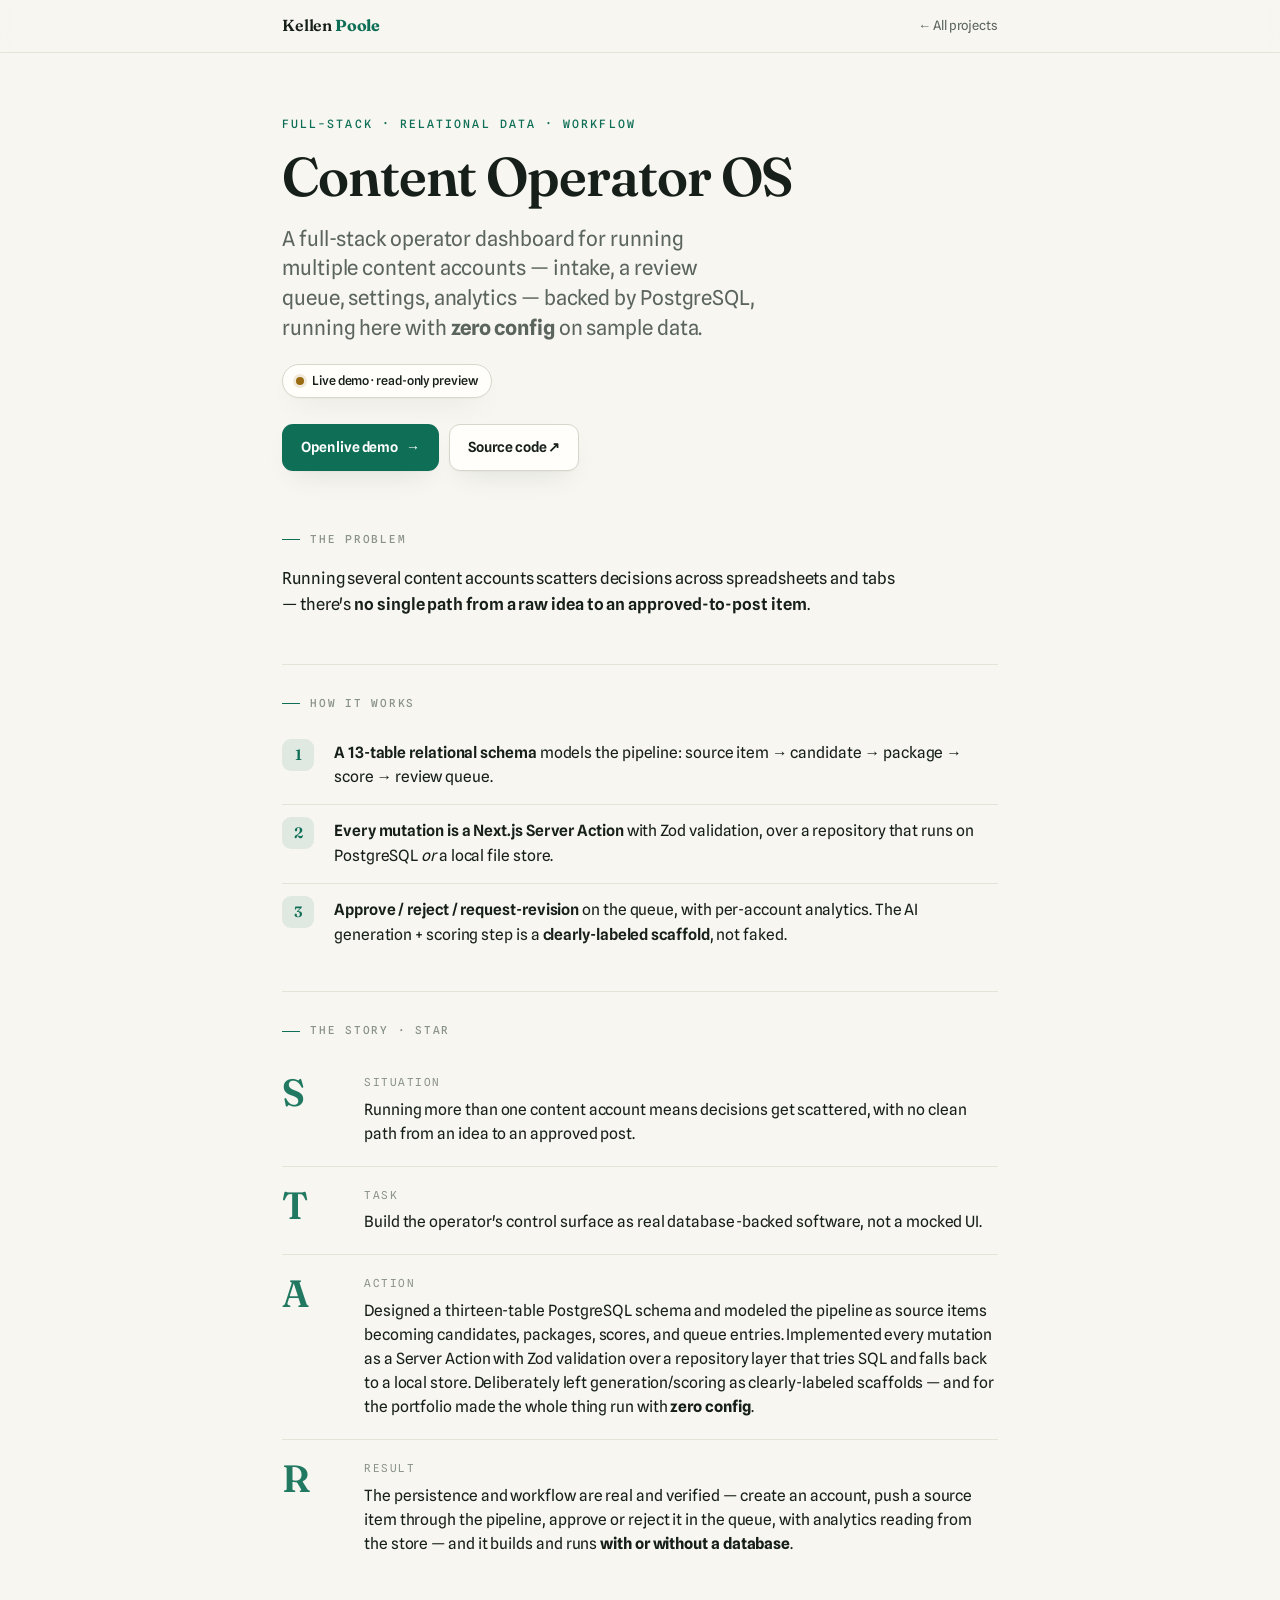
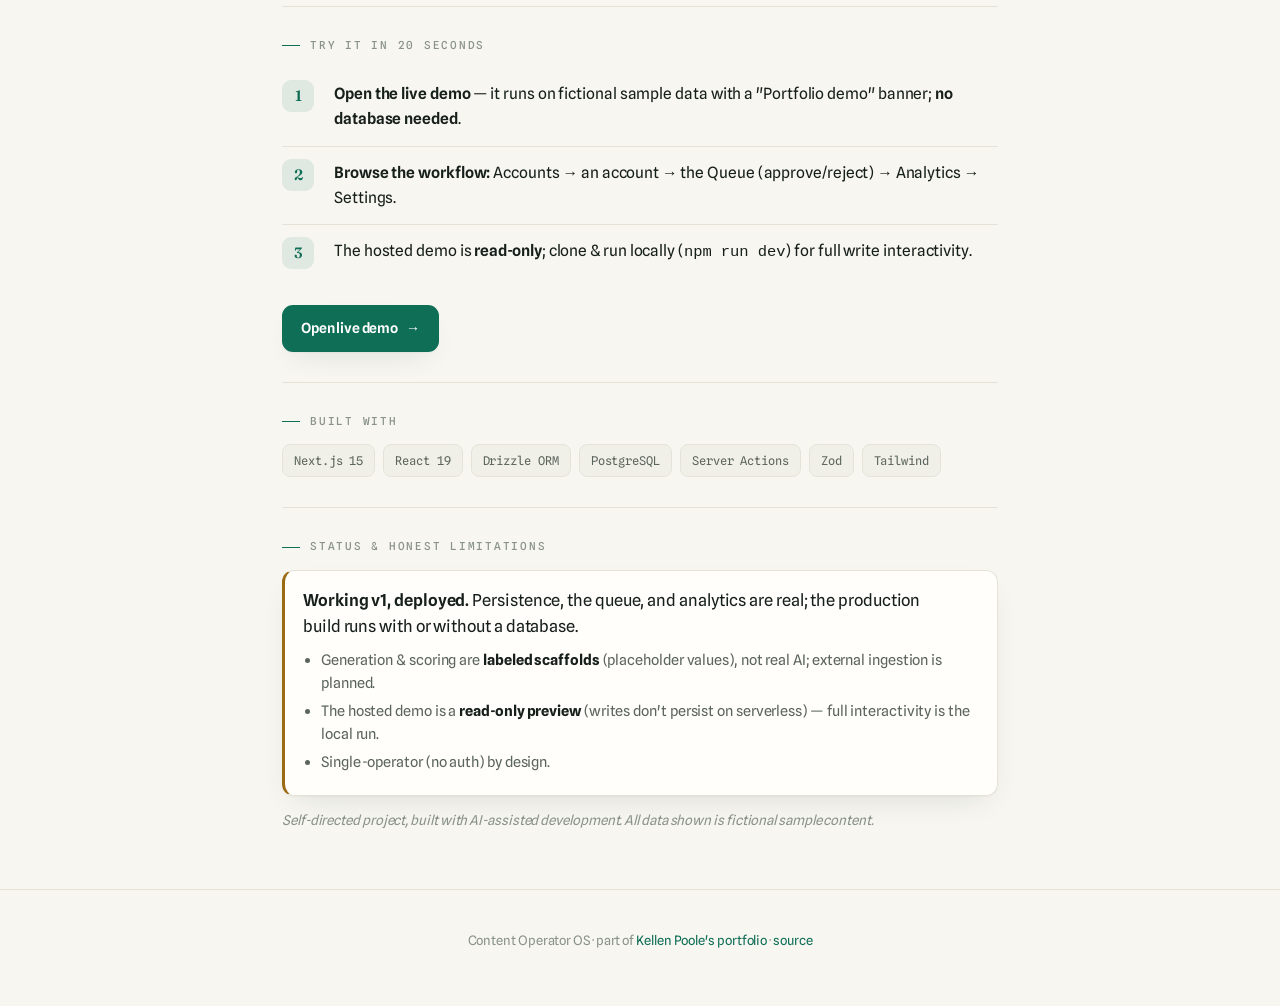
==== content-operator-os.html @ 7049b916 "Add editorial-tech case-study pages for every project + redesigned hub" ====
<!doctype html>
<html lang="en">
<head>
<meta charset="utf-8">
<meta name="viewport" content="width=device-width, initial-scale=1">
<meta name="theme-color" content="#0f6e56">
<title>Content Operator OS — case study · Kellen Poole</title>
<meta name="description" content="A full-stack Next.js + PostgreSQL operator dashboard with a zero-config demo. Problem, build, STAR, and how to try it.">
<link rel="preconnect" href="https://fonts.googleapis.com"><link rel="preconnect" href="https://fonts.gstatic.com" crossorigin>
<link href="https://fonts.googleapis.com/css2?family=Fraunces:opsz,wght@9..144,400;9..144,600&family=Spline+Sans:wght@400;500;600&family=Spline+Sans+Mono:wght@400;500&display=swap" rel="stylesheet">
<link rel="stylesheet" href="styles.css">
</head>
<body>
<div class="topbar"><div class="row">
  <a class="brand" href="/">Kellen <b>Poole</b></a>
  <a class="back" href="/">← All projects</a>
</div></div>

<div class="wrap">
  <header class="hero">
    <p class="eyebrow reveal">Full-stack · relational data · workflow</p>
    <h1 class="reveal">Content Operator OS</h1>
    <p class="lede reveal">A full-stack operator dashboard for running multiple content accounts — intake, a review queue, settings, analytics — backed by PostgreSQL, running here with <b>zero config</b> on sample data.</p>
    <div class="reveal"><span class="status amber"><span class="dot"></span> Live demo · read-only preview</span></div>
    <div class="actions reveal">
      <a class="btn btn-primary" href="https://content-operator-os-demo-kp.netlify.app" target="_blank" rel="noopener">Open live demo <span class="arr">→</span></a>
      <a class="btn btn-ghost" href="https://github.com/Thrashable/content-operator-os" target="_blank" rel="noopener">Source code ↗</a>
    </div>
  </header>

  <section>
    <p class="label">The problem</p>
    <p class="prose">Running several content accounts scatters decisions across spreadsheets and tabs — there's <b>no single path from a raw idea to an approved-to-post item</b>.</p>
  </section>

  <section>
    <p class="label">How it works</p>
    <ol class="steps">
      <li><b>A 13-table relational schema</b> models the pipeline: source item → candidate → package → score → review queue.</li>
      <li><b>Every mutation is a Next.js Server Action</b> with Zod validation, over a repository that runs on PostgreSQL <i>or</i> a local file store.</li>
      <li><b>Approve / reject / request-revision</b> on the queue, with per-account analytics. The AI generation + scoring step is a <b>clearly-labeled scaffold</b>, not faked.</li>
    </ol>
  </section>

  <section>
    <p class="label">The story · STAR</p>
    <div class="star">
      <div class="star-row"><div class="glyph">S</div><div><p class="k">Situation</p><p class="t">Running more than one content account means decisions get scattered, with no clean path from an idea to an approved post.</p></div></div>
      <div class="star-row"><div class="glyph">T</div><div><p class="k">Task</p><p class="t">Build the operator's control surface as real database-backed software, not a mocked UI.</p></div></div>
      <div class="star-row"><div class="glyph">A</div><div><p class="k">Action</p><p class="t">Designed a thirteen-table PostgreSQL schema and modeled the pipeline as source items becoming candidates, packages, scores, and queue entries. Implemented every mutation as a Server Action with Zod validation over a repository layer that tries SQL and falls back to a local store. Deliberately left generation/scoring as clearly-labeled scaffolds — and for the portfolio made the whole thing run with <b>zero config</b>.</p></div></div>
      <div class="star-row"><div class="glyph">R</div><div><p class="k">Result</p><p class="t">The persistence and workflow are real and verified — create an account, push a source item through the pipeline, approve or reject it in the queue, with analytics reading from the store — and it builds and runs <b>with or without a database</b>.</p></div></div>
    </div>
  </section>

  <section>
    <p class="label">Try it in 20 seconds</p>
    <ol class="steps">
      <li><b>Open the live demo</b> — it runs on fictional sample data with a "Portfolio demo" banner; <b>no database needed</b>.</li>
      <li><b>Browse the workflow:</b> Accounts → an account → the Queue (approve/reject) → Analytics → Settings.</li>
      <li>The hosted demo is <b>read-only</b>; clone &amp; run locally (<code>npm run dev</code>) for full write interactivity.</li>
    </ol>
    <div class="actions"><a class="btn btn-primary" href="https://content-operator-os-demo-kp.netlify.app" target="_blank" rel="noopener">Open live demo <span class="arr">→</span></a></div>
  </section>

  <section>
    <p class="label">Built with</p>
    <div class="pills"><span class="pill">Next.js 15</span><span class="pill">React 19</span><span class="pill">Drizzle ORM</span><span class="pill">PostgreSQL</span><span class="pill">Server Actions</span><span class="pill">Zod</span><span class="pill">Tailwind</span></div>
  </section>

  <section>
    <p class="label">Status &amp; honest limitations</p>
    <div class="callout amber">
      <p class="prose" style="margin:0"><b>Working v1, deployed.</b> Persistence, the queue, and analytics are real; the production build runs with or without a database.</p>
      <ul>
        <li>Generation &amp; scoring are <b>labeled scaffolds</b> (placeholder values), not real AI; external ingestion is planned.</li>
        <li>The hosted demo is a <b>read-only preview</b> (writes don't persist on serverless) — full interactivity is the local run.</li>
        <li>Single-operator (no auth) by design.</li>
      </ul>
    </div>
    <p class="honest" style="margin-top:14px">Self-directed project, built with AI-assisted development. All data shown is fictional sample content.</p>
  </section>
</div>

<footer><div class="wrap">Content Operator OS · part of <a href="/">Kellen Poole's portfolio</a> · <a href="https://github.com/Thrashable/content-operator-os" target="_blank" rel="noopener">source</a></div></footer>
</body>
</html>
---- styles.css ----
/* ============================================================
   Kellen Poole — Portfolio design system
   Aesthetic: "editorial-tech" — warm paper / deep forest,
   Fraunces (display serif) + Spline Sans (grotesque body).
   ============================================================ */

:root{
  --bg:#f7f6f1;            /* warm paper */
  --bg-tint:#efeee6;
  --surface:#fffefb;
  --surface-2:#f1f0e8;
  --line:#e5e3d8;
  --line-strong:#d8d6c8;
  --ink:#171f1a;
  --muted:#5b655d;
  --faint:#8a9389;
  --accent:#0f6e56;       /* deep forest green */
  --accent-ink:#0b5945;
  --accent-soft:rgba(15,110,86,.10);
  --gold:#9a6b12;
  --crit:#b42318;
  --shadow:0 1px 2px rgba(20,30,24,.04), 0 12px 30px -12px rgba(20,30,24,.12);
  --shadow-lift:0 2px 4px rgba(20,30,24,.05), 0 24px 48px -18px rgba(20,30,24,.22);
  --maxw:760px;
}
@media (prefers-color-scheme: dark){
  :root{
    --bg:#0f1310; --bg-tint:#141813; --surface:#171c15; --surface-2:#1f251c;
    --line:#2a3127; --line-strong:#384132; --ink:#edf1e9; --muted:#9aa597; --faint:#6f7a6c;
    --accent:#67d6ab; --accent-ink:#8fe4c2; --accent-soft:rgba(103,214,171,.12);
    --gold:#e2b15f; --crit:#f0a99f;
    --shadow:0 1px 2px rgba(0,0,0,.3), 0 14px 34px -14px rgba(0,0,0,.5);
    --shadow-lift:0 2px 6px rgba(0,0,0,.35), 0 26px 56px -18px rgba(0,0,0,.6);
  }
}

*{box-sizing:border-box}
html{scroll-behavior:smooth}
body{
  margin:0; background:var(--bg); color:var(--ink);
  font-family:"Spline Sans",-apple-system,BlinkMacSystemFont,"Segoe UI",sans-serif;
  font-size:16px; line-height:1.6; letter-spacing:-.005em;
  -webkit-font-smoothing:antialiased; text-rendering:optimizeLegibility;
}
/* subtle paper grain for warmth */
body::before{
  content:""; position:fixed; inset:0; z-index:-1; pointer-events:none; opacity:.5;
  background-image:radial-gradient(var(--line) .5px, transparent .5px);
  background-size:22px 22px; -webkit-mask-image:linear-gradient(180deg,rgba(0,0,0,.5),transparent 70%);
  mask-image:linear-gradient(180deg,rgba(0,0,0,.5),transparent 70%);
}
::selection{background:var(--accent-soft); color:var(--accent-ink)}
a{color:inherit; text-decoration:none}

.wrap{max-width:var(--maxw); margin:0 auto; padding:0 22px}

/* ---------- top bar ---------- */
.topbar{
  position:sticky; top:0; z-index:40; backdrop-filter:saturate(140%) blur(12px);
  background:color-mix(in srgb, var(--bg) 82%, transparent);
  border-bottom:1px solid var(--line);
}
.topbar .row{max-width:var(--maxw); margin:0 auto; padding:13px 22px; display:flex; align-items:center; justify-content:space-between; gap:12px}
.topbar .brand{font-family:"Fraunces",serif; font-weight:600; font-size:16px; letter-spacing:-.01em}
.topbar .brand b{color:var(--accent)}
.topbar .back{font-size:13px; color:var(--muted); display:inline-flex; align-items:center; gap:6px; transition:color .2s}
.topbar .back:hover{color:var(--accent)}

/* ---------- hero ---------- */
.hero{padding:62px 0 30px}
.eyebrow{font-family:"Spline Sans Mono",ui-monospace,monospace; font-size:11.5px; font-weight:500; letter-spacing:.18em; text-transform:uppercase; color:var(--accent); margin:0 0 16px}
h1{font-family:"Fraunces",serif; font-weight:600; font-size:clamp(2.1rem,6vw,3.4rem); line-height:1.04; letter-spacing:-.02em; margin:0; font-optical-sizing:auto}
.lede{font-size:clamp(1.05rem,2.4vw,1.28rem); color:var(--muted); margin:18px 0 0; max-width:34ch; line-height:1.45}
.hero .lede{max-width:40ch}

.status{display:inline-flex; align-items:center; gap:8px; margin:22px 0 0; padding:6px 13px; border-radius:999px; border:1px solid var(--line-strong); background:var(--surface); font-size:12.5px; font-weight:500; box-shadow:var(--shadow)}
.status .dot{width:8px; height:8px; border-radius:50%; background:var(--accent); box-shadow:0 0 0 3px var(--accent-soft)}
.status.amber .dot{background:var(--gold); box-shadow:0 0 0 3px rgba(154,107,18,.14)}

.actions{display:flex; flex-wrap:wrap; gap:10px; margin:26px 0 0}
.btn{display:inline-flex; align-items:center; gap:8px; padding:11px 18px; border-radius:11px; font-size:14px; font-weight:600; letter-spacing:-.01em; transition:transform .15s ease, box-shadow .2s ease, background .2s; cursor:pointer; border:1px solid transparent}
.btn .arr{transition:transform .2s}
.btn:hover .arr{transform:translateX(3px)}
.btn-primary{background:var(--accent); color:#fff; box-shadow:var(--shadow)}
.btn-primary:hover{transform:translateY(-2px); box-shadow:var(--shadow-lift)}
@media (prefers-color-scheme: dark){ .btn-primary{color:#06140e} }
.btn-ghost{background:var(--surface); color:var(--ink); border-color:var(--line-strong); box-shadow:var(--shadow)}
.btn-ghost:hover{transform:translateY(-2px); box-shadow:var(--shadow-lift); border-color:var(--accent)}

/* ---------- sections ---------- */
section{padding:30px 0; border-top:1px solid var(--line)}
section:first-of-type{border-top:none}
.label{font-family:"Spline Sans Mono",ui-monospace,monospace; font-size:11px; font-weight:500; letter-spacing:.16em; text-transform:uppercase; color:var(--faint); margin:0 0 14px; display:flex; align-items:center; gap:10px}
.label::before{content:""; width:18px; height:1px; background:var(--accent); display:inline-block}
h2{font-family:"Fraunces",serif; font-weight:600; font-size:clamp(1.35rem,3.4vw,1.85rem); letter-spacing:-.015em; margin:0 0 14px; line-height:1.15}
.prose{font-size:16.5px; color:var(--ink); max-width:62ch}
.prose.muted{color:var(--muted)}
.prose b, .prose strong{color:var(--ink); font-weight:600}
.prose + .prose{margin-top:12px}

/* numbered "how it works" / "how to" steps */
.steps{counter-reset:s; margin:6px 0 0; padding:0; list-style:none}
.steps li{counter-increment:s; position:relative; padding:14px 0 14px 52px; border-top:1px solid var(--line); font-size:15.5px}
.steps li:first-child{border-top:none}
.steps li::before{content:counter(s); position:absolute; left:0; top:12px; width:32px; height:32px; border-radius:9px; background:var(--accent-soft); color:var(--accent); font-family:"Fraunces",serif; font-weight:600; font-size:15px; display:flex; align-items:center; justify-content:center}
.steps li b{font-weight:600}
.steps li .sub{display:block; color:var(--muted); font-size:13.5px; margin-top:3px}

/* feature cards */
.cards{display:grid; grid-template-columns:1fr 1fr; gap:12px; margin-top:4px}
@media(max-width:600px){ .cards{grid-template-columns:1fr} }
.card{background:var(--surface); border:1px solid var(--line); border-radius:14px; padding:16px 17px; box-shadow:var(--shadow); transition:transform .15s, box-shadow .2s, border-color .2s}
.card:hover{transform:translateY(-2px); box-shadow:var(--shadow-lift); border-color:var(--line-strong)}
.card h3{font-family:"Spline Sans",sans-serif; font-weight:600; font-size:15px; margin:0 0 5px; letter-spacing:-.01em}
.card p{margin:0; font-size:13.7px; color:var(--muted); line-height:1.5}
.card .tick{color:var(--accent); font-weight:700}

/* STAR — the signature treatment */
.star{display:flex; flex-direction:column; gap:0}
.star-row{display:grid; grid-template-columns:64px 1fr; gap:18px; padding:20px 0; border-top:1px solid var(--line)}
.star-row:first-child{border-top:none}
.star-row .glyph{font-family:"Fraunces",serif; font-weight:600; font-size:38px; line-height:1; color:var(--accent); opacity:.92}
.star-row .k{font-family:"Spline Sans Mono",monospace; font-size:11px; letter-spacing:.14em; text-transform:uppercase; color:var(--faint); margin:0 0 6px}
.star-row .t{font-size:15.5px; color:var(--ink); margin:0; line-height:1.55}
@media(max-width:520px){ .star-row{grid-template-columns:44px 1fr; gap:14px} .star-row .glyph{font-size:30px} }

/* tech pills */
.pills{display:flex; flex-wrap:wrap; gap:8px; margin-top:2px}
.pill{font-family:"Spline Sans Mono",monospace; font-size:12px; padding:6px 11px; border-radius:8px; background:var(--surface-2); color:var(--muted); border:1px solid var(--line)}

/* callout (status / limitations) */
.callout{background:var(--surface); border:1px solid var(--line); border-left:3px solid var(--accent); border-radius:12px; padding:16px 18px; box-shadow:var(--shadow)}
.callout.amber{border-left-color:var(--gold)}
.callout ul{margin:8px 0 0; padding-left:18px}
.callout li{font-size:14.5px; margin:5px 0; color:var(--muted)}
.callout li b{color:var(--ink)}

/* honesty line */
.honest{font-size:13.5px; color:var(--faint); font-style:italic}

/* mono output block (for shopflow/nightshift) */
.term{font-family:"Spline Sans Mono",monospace; font-size:12.5px; background:var(--surface-2); border:1px solid var(--line); border-radius:11px; padding:14px 16px; color:var(--ink); overflow-x:auto; line-height:1.7}
.term .g{color:var(--accent)} .term .m{color:var(--faint)}

footer{padding:40px 0 56px; border-top:1px solid var(--line); margin-top:14px; text-align:center; color:var(--faint); font-size:13px}
footer a{color:var(--accent)}

/* staggered load reveal */
@keyframes rise{from{opacity:0; transform:translateY(14px)} to{opacity:1; transform:none}}
.reveal{opacity:0; animation:rise .7s cubic-bezier(.22,1,.36,1) forwards}
.reveal:nth-child(1){animation-delay:.02s}.reveal:nth-child(2){animation-delay:.08s}
.reveal:nth-child(3){animation-delay:.14s}.reveal:nth-child(4){animation-delay:.2s}
.reveal:nth-child(5){animation-delay:.26s}.reveal:nth-child(6){animation-delay:.32s}
.reveal:nth-child(7){animation-delay:.38s}.reveal:nth-child(8){animation-delay:.44s}
@media (prefers-reduced-motion: reduce){ .reveal{opacity:1; animation:none} html{scroll-behavior:auto} .btn,.card{transition:none} }

/* ---------- hub-specific ---------- */
.hub-grid{display:flex; flex-direction:column; gap:14px; margin-top:6px}
.proj{display:block; background:var(--surface); border:1px solid var(--line); border-radius:16px; padding:20px 21px; box-shadow:var(--shadow); transition:transform .16s, box-shadow .22s, border-color .2s}
.proj:hover{transform:translateY(-3px); box-shadow:var(--shadow-lift); border-color:var(--line-strong)}
.proj-head{display:flex; align-items:baseline; justify-content:space-between; gap:12px}
.proj-name{font-family:"Fraunces",serif; font-weight:600; font-size:21px; letter-spacing:-.01em; margin:0}
.proj-num{color:var(--faint); font-size:14px; font-family:"Spline Sans Mono",monospace}
.proj-prop{font-size:14.5px; color:var(--muted); margin:9px 0 0; line-height:1.5}
.proj-skill{font-family:"Spline Sans Mono",monospace; font-size:11.5px; color:var(--accent); margin:11px 0 0; letter-spacing:.02em}
.proj-actions{display:flex; flex-wrap:wrap; gap:8px; margin:15px 0 0}
.mini{font-size:13px; font-weight:600; padding:8px 14px; border-radius:9px; display:inline-flex; gap:6px; align-items:center; transition:transform .15s, background .2s, border-color .2s}
.mini-go{background:var(--accent); color:#fff} @media(prefers-color-scheme:dark){.mini-go{color:#06140e}}
.mini-go:hover{transform:translateY(-1px)}
.mini-out{background:var(--surface-2); color:var(--ink); border:1px solid var(--line)}
.mini-out:hover{border-color:var(--accent); color:var(--accent)}
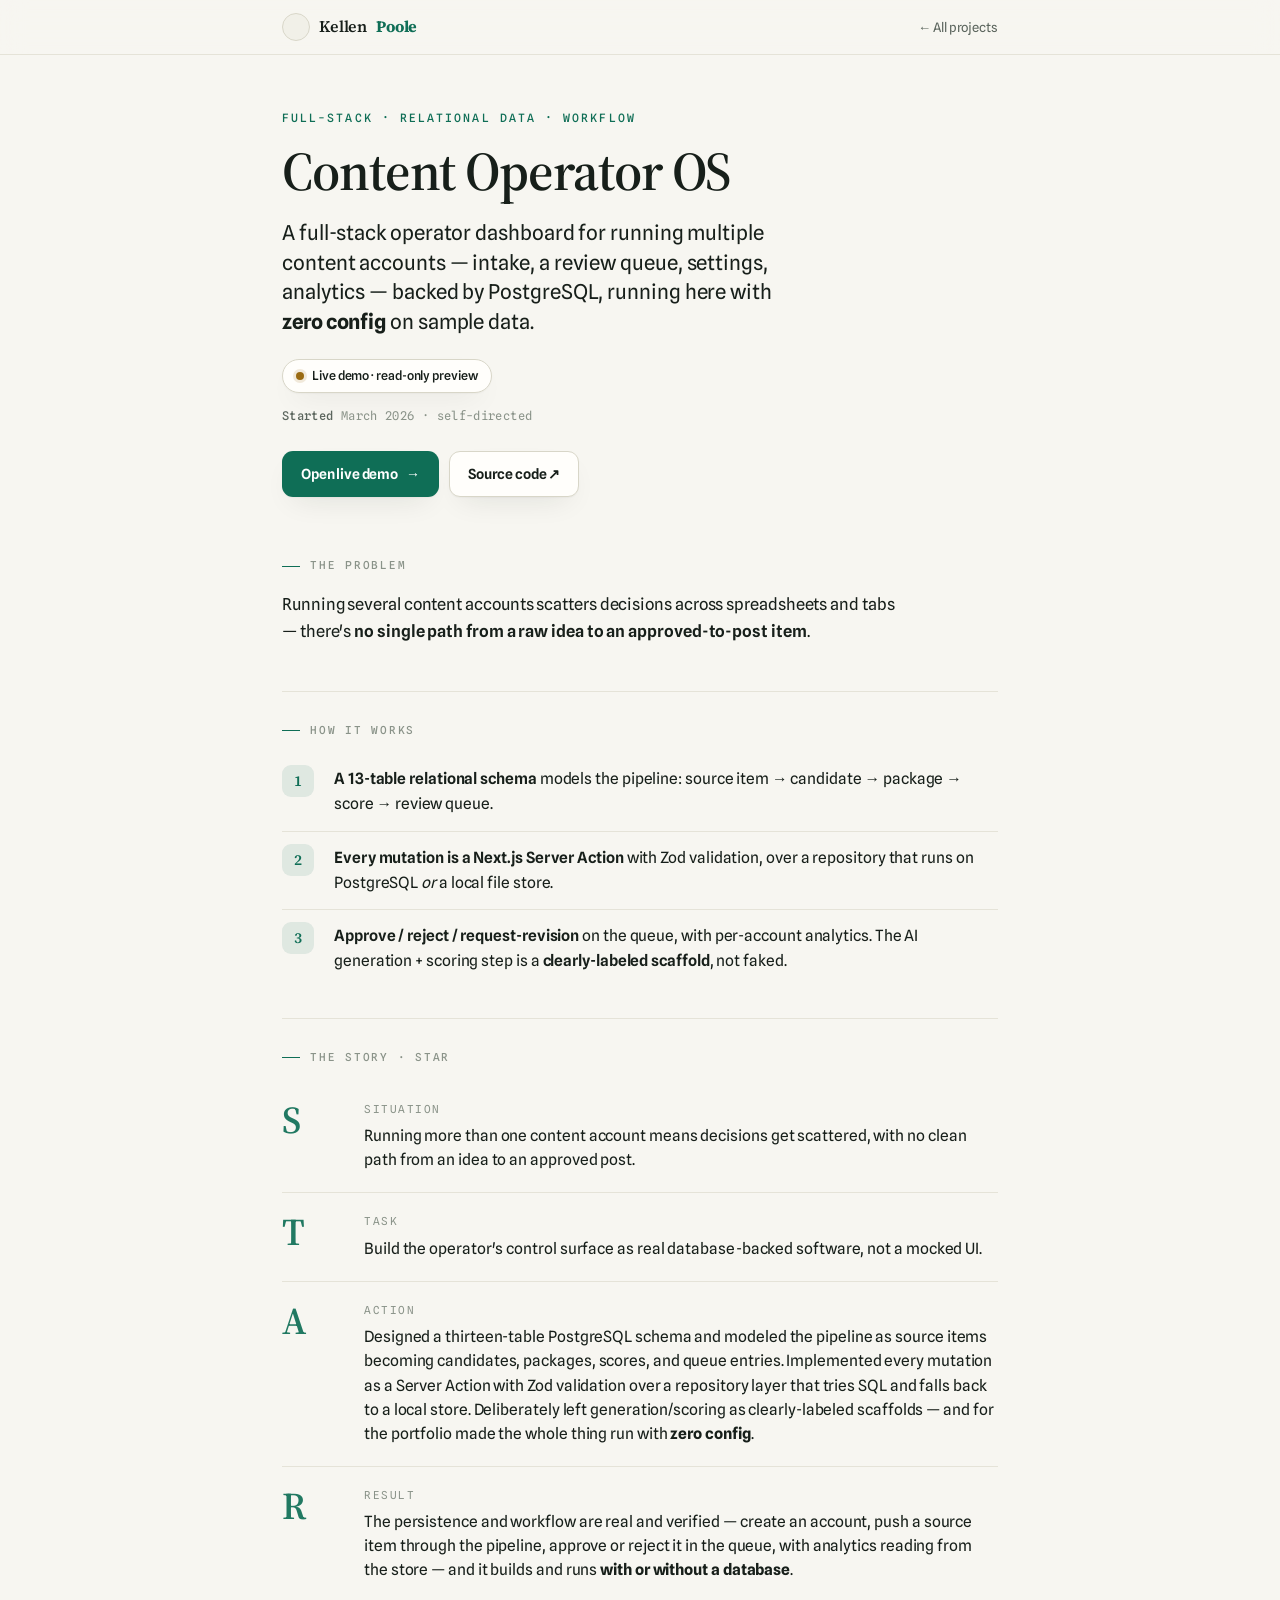
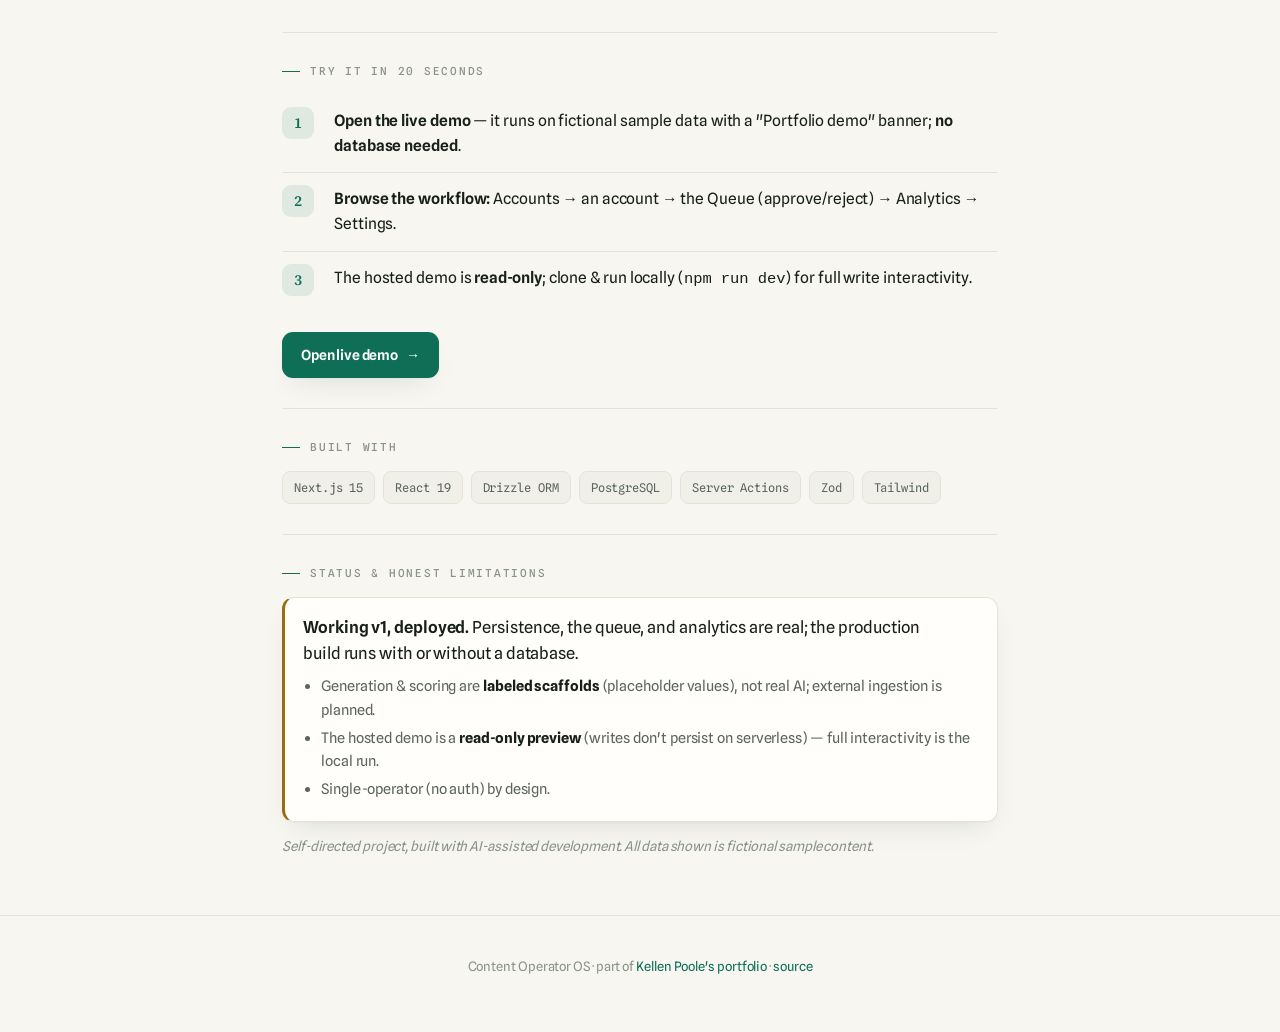
==== commit 48bf5e46: "Replace Fraunces with Source Serif 4 across the whole portfolio (cleaner, more professional display " ====
--- a/content-operator-os.html
+++ b/content-operator-os.html
@@ -7,7 +7,7 @@
 <title>Content Operator OS — case study · Kellen Poole</title>
 <meta name="description" content="A full-stack Next.js + PostgreSQL operator dashboard with a zero-config demo. Problem, build, STAR, and how to try it.">
 <link rel="preconnect" href="https://fonts.googleapis.com"><link rel="preconnect" href="https://fonts.gstatic.com" crossorigin>
-<link href="https://fonts.googleapis.com/css2?family=Fraunces:opsz,wght@9..144,400;9..144,600&family=Spline+Sans:wght@400;500;600&family=Spline+Sans+Mono:wght@400;500&display=swap" rel="stylesheet">
+<link href="https://fonts.googleapis.com/css2?family=Source+Serif+4:opsz,wght@8..60,400;8..60,600;8..60,700&family=Spline+Sans:wght@400;500;600&family=Spline+Sans+Mono:wght@400;500&display=swap" rel="stylesheet">
 <link rel="stylesheet" href="styles.css">
 </head>
 <body>
@@ -22,6 +22,7 @@
     <h1 class="reveal">Content Operator OS</h1>
     <p class="lede reveal">A full-stack operator dashboard for running multiple content accounts — intake, a review queue, settings, analytics — backed by PostgreSQL, running here with <b>zero config</b> on sample data.</p>
     <div class="reveal"><span class="status amber"><span class="dot"></span> Live demo · read-only preview</span></div>
+    <p class="started reveal"><b>Started</b> March 2026 · self-directed</p>
     <div class="actions reveal">
       <a class="btn btn-primary" href="https://content-operator-os-demo-kp.netlify.app" target="_blank" rel="noopener">Open live demo <span class="arr">→</span></a>
       <a class="btn btn-ghost" href="https://github.com/Thrashable/content-operator-os" target="_blank" rel="noopener">Source code ↗</a>
--- a/styles.css
+++ b/styles.css
@@ -1,7 +1,7 @@
 /* ============================================================
    Kellen Poole — Portfolio design system
    Aesthetic: "editorial-tech" — warm paper / deep forest,
-   Fraunces (display serif) + Spline Sans (grotesque body).
+   Source Serif 4 (display serif) + Spline Sans (grotesque body).
    ============================================================ */
 
 :root{
@@ -61,21 +61,27 @@
   border-bottom:1px solid var(--line);
 }
 .topbar .row{max-width:var(--maxw); margin:0 auto; padding:13px 22px; display:flex; align-items:center; justify-content:space-between; gap:12px}
-.topbar .brand{font-family:"Fraunces",serif; font-weight:600; font-size:16px; letter-spacing:-.01em}
+.topbar .brand{display:inline-flex; align-items:center; gap:9px; font-family:"Source Serif 4",Georgia,serif; font-weight:600; font-size:16px; letter-spacing:-.01em}
+.topbar .brand::before{content:""; width:26px; height:26px; border-radius:50%; background:url(/kellen.jpg) center/cover, var(--surface-2); border:1px solid var(--line-strong); flex-shrink:0}
 .topbar .brand b{color:var(--accent)}
 .topbar .back{font-size:13px; color:var(--muted); display:inline-flex; align-items:center; gap:6px; transition:color .2s}
 .topbar .back:hover{color:var(--accent)}
 
 /* ---------- hero ---------- */
-.hero{padding:62px 0 30px}
+.hero{padding:54px 0 30px}
+.hero-ava{width:106px; height:106px; border-radius:50%; object-fit:cover; display:block; margin:0 0 26px; background:var(--surface-2); border:3px solid var(--surface); box-shadow:0 0 0 1.5px var(--accent), 0 18px 36px -16px rgba(20,30,24,.4)}
+@media(max-width:520px){ .hero-ava{width:88px; height:88px} }
 .eyebrow{font-family:"Spline Sans Mono",ui-monospace,monospace; font-size:11.5px; font-weight:500; letter-spacing:.18em; text-transform:uppercase; color:var(--accent); margin:0 0 16px}
-h1{font-family:"Fraunces",serif; font-weight:600; font-size:clamp(2.1rem,6vw,3.4rem); line-height:1.04; letter-spacing:-.02em; margin:0; font-optical-sizing:auto}
+h1{font-family:"Source Serif 4",Georgia,serif; font-weight:600; font-size:clamp(2.1rem,6vw,3.4rem); line-height:1.04; letter-spacing:-.02em; margin:0; font-optical-sizing:auto; font-variant-ligatures:none}
 .lede{font-size:clamp(1.05rem,2.4vw,1.28rem); color:var(--muted); margin:18px 0 0; max-width:34ch; line-height:1.45}
-.hero .lede{max-width:40ch}
+.hero .lede{max-width:44ch; color:var(--ink)}
 
 .status{display:inline-flex; align-items:center; gap:8px; margin:22px 0 0; padding:6px 13px; border-radius:999px; border:1px solid var(--line-strong); background:var(--surface); font-size:12.5px; font-weight:500; box-shadow:var(--shadow)}
 .status .dot{width:8px; height:8px; border-radius:50%; background:var(--accent); box-shadow:0 0 0 3px var(--accent-soft)}
 .status.amber .dot{background:var(--gold); box-shadow:0 0 0 3px rgba(154,107,18,.14)}
+.started{font-family:"Spline Sans Mono",monospace; font-size:12px; color:var(--faint); letter-spacing:.03em; margin:13px 0 0}
+.started b{color:var(--muted); font-weight:500}
+.proj-date{font-family:"Spline Sans Mono",monospace; font-size:11px; color:var(--faint); letter-spacing:.03em; white-space:nowrap; flex-shrink:0; padding-top:4px}
 
 .actions{display:flex; flex-wrap:wrap; gap:10px; margin:26px 0 0}
 .btn{display:inline-flex; align-items:center; gap:8px; padding:11px 18px; border-radius:11px; font-size:14px; font-weight:600; letter-spacing:-.01em; transition:transform .15s ease, box-shadow .2s ease, background .2s; cursor:pointer; border:1px solid transparent}
@@ -92,7 +98,7 @@
 section:first-of-type{border-top:none}
 .label{font-family:"Spline Sans Mono",ui-monospace,monospace; font-size:11px; font-weight:500; letter-spacing:.16em; text-transform:uppercase; color:var(--faint); margin:0 0 14px; display:flex; align-items:center; gap:10px}
 .label::before{content:""; width:18px; height:1px; background:var(--accent); display:inline-block}
-h2{font-family:"Fraunces",serif; font-weight:600; font-size:clamp(1.35rem,3.4vw,1.85rem); letter-spacing:-.015em; margin:0 0 14px; line-height:1.15}
+h2{font-family:"Source Serif 4",Georgia,serif; font-weight:600; font-size:clamp(1.35rem,3.4vw,1.85rem); letter-spacing:-.015em; margin:0 0 14px; line-height:1.15}
 .prose{font-size:16.5px; color:var(--ink); max-width:62ch}
 .prose.muted{color:var(--muted)}
 .prose b, .prose strong{color:var(--ink); font-weight:600}
@@ -102,7 +108,7 @@
 .steps{counter-reset:s; margin:6px 0 0; padding:0; list-style:none}
 .steps li{counter-increment:s; position:relative; padding:14px 0 14px 52px; border-top:1px solid var(--line); font-size:15.5px}
 .steps li:first-child{border-top:none}
-.steps li::before{content:counter(s); position:absolute; left:0; top:12px; width:32px; height:32px; border-radius:9px; background:var(--accent-soft); color:var(--accent); font-family:"Fraunces",serif; font-weight:600; font-size:15px; display:flex; align-items:center; justify-content:center}
+.steps li::before{content:counter(s); position:absolute; left:0; top:12px; width:32px; height:32px; border-radius:9px; background:var(--accent-soft); color:var(--accent); font-family:"Source Serif 4",Georgia,serif; font-weight:600; font-size:15px; display:flex; align-items:center; justify-content:center}
 .steps li b{font-weight:600}
 .steps li .sub{display:block; color:var(--muted); font-size:13.5px; margin-top:3px}
 
@@ -119,7 +125,7 @@
 .star{display:flex; flex-direction:column; gap:0}
 .star-row{display:grid; grid-template-columns:64px 1fr; gap:18px; padding:20px 0; border-top:1px solid var(--line)}
 .star-row:first-child{border-top:none}
-.star-row .glyph{font-family:"Fraunces",serif; font-weight:600; font-size:38px; line-height:1; color:var(--accent); opacity:.92}
+.star-row .glyph{font-family:"Source Serif 4",Georgia,serif; font-weight:600; font-size:38px; line-height:1; color:var(--accent); opacity:.92}
 .star-row .k{font-family:"Spline Sans Mono",monospace; font-size:11px; letter-spacing:.14em; text-transform:uppercase; color:var(--faint); margin:0 0 6px}
 .star-row .t{font-size:15.5px; color:var(--ink); margin:0; line-height:1.55}
 @media(max-width:520px){ .star-row{grid-template-columns:44px 1fr; gap:14px} .star-row .glyph{font-size:30px} }
@@ -159,7 +165,7 @@
 .proj{display:block; background:var(--surface); border:1px solid var(--line); border-radius:16px; padding:20px 21px; box-shadow:var(--shadow); transition:transform .16s, box-shadow .22s, border-color .2s}
 .proj:hover{transform:translateY(-3px); box-shadow:var(--shadow-lift); border-color:var(--line-strong)}
 .proj-head{display:flex; align-items:baseline; justify-content:space-between; gap:12px}
-.proj-name{font-family:"Fraunces",serif; font-weight:600; font-size:21px; letter-spacing:-.01em; margin:0}
+.proj-name{font-family:"Source Serif 4",Georgia,serif; font-weight:600; font-size:21px; letter-spacing:-.01em; margin:0}
 .proj-num{color:var(--faint); font-size:14px; font-family:"Spline Sans Mono",monospace}
 .proj-prop{font-size:14.5px; color:var(--muted); margin:9px 0 0; line-height:1.5}
 .proj-skill{font-family:"Spline Sans Mono",monospace; font-size:11.5px; color:var(--accent); margin:11px 0 0; letter-spacing:.02em}
